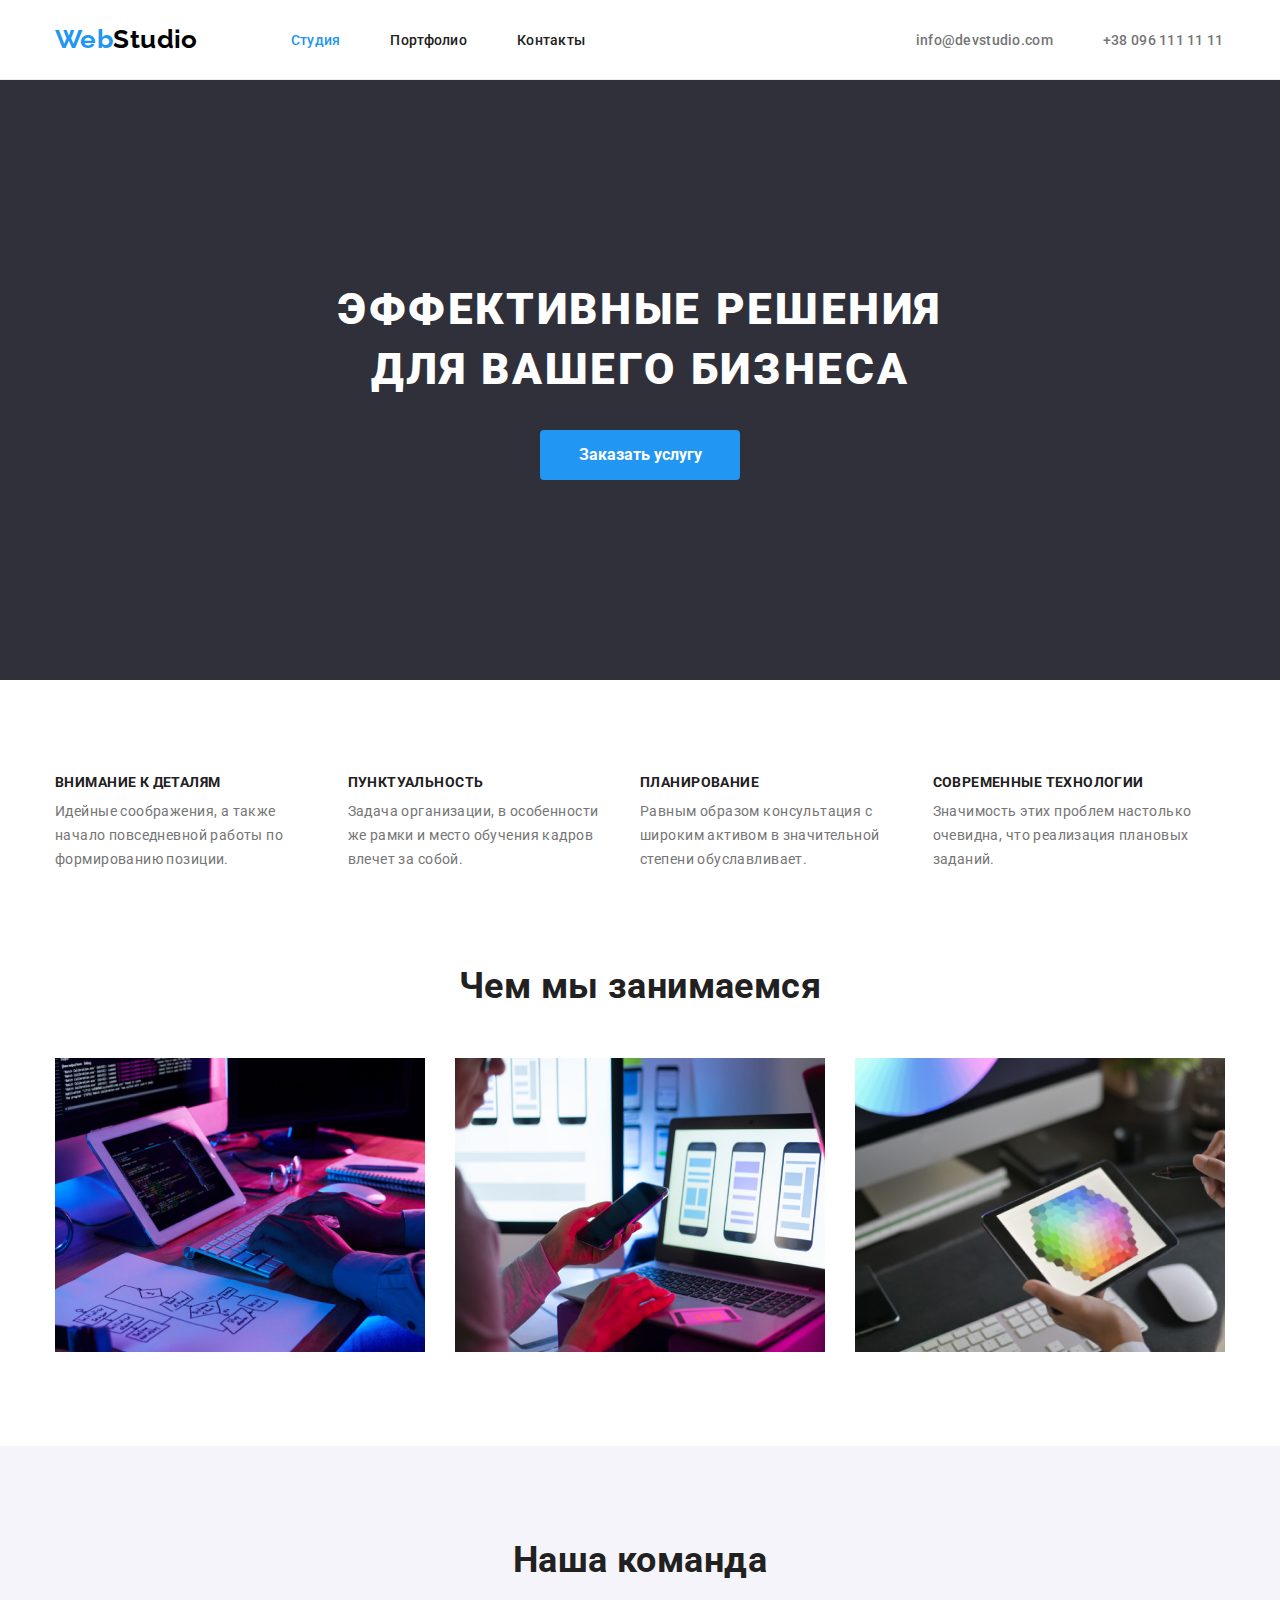
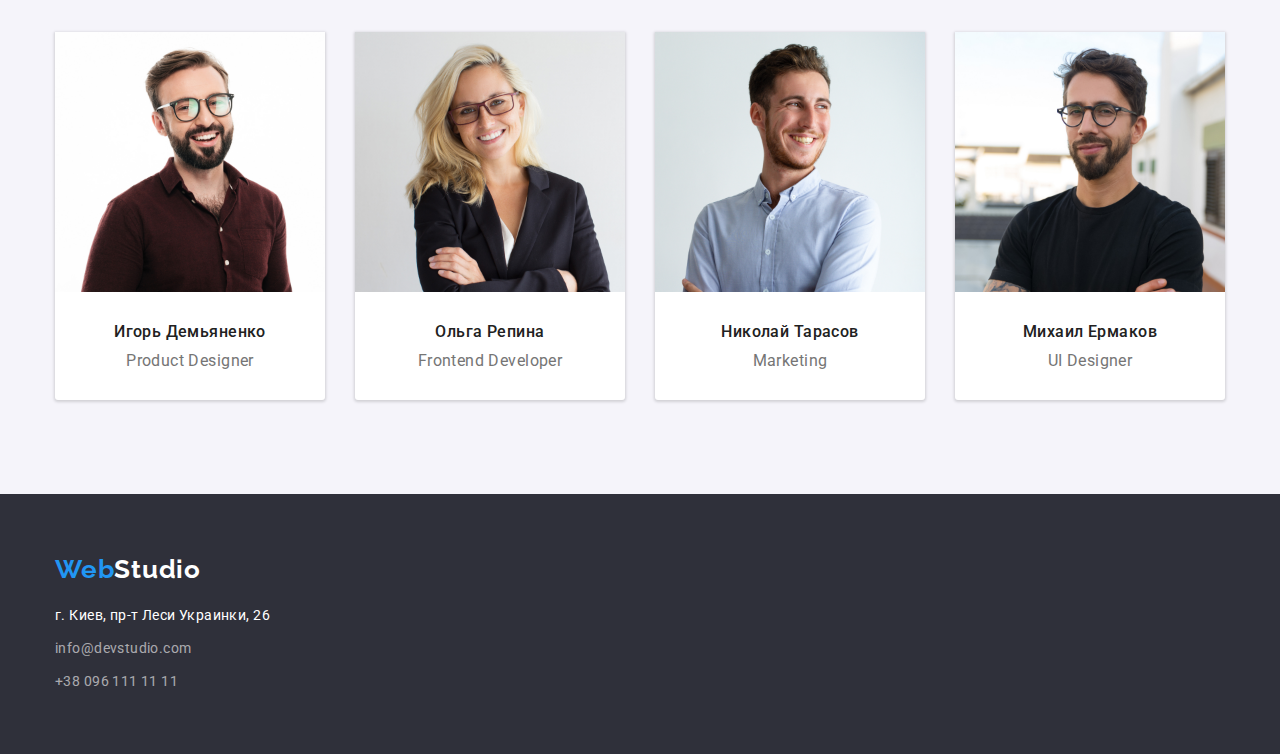
==== index.html @ 73111739 "ДЗ№4" ====
<!DOCTYPE html>
<html lang="ru">
   <head>
      <meta charset="UTF-8" />
      <meta http-equiv="X-UA-Compatible" content="IE=edge" />
      <meta name="viewport" content="width=device-width, initial-scale=1.0" />
      <title>studio</title>
      <link rel="stylesheet" href="css/modern-normalize.css" />
      <link rel="preconnect" href="https://fonts.gstatic.com" />
      <link
         href="https://fonts.googleapis.com/css2?family=Raleway:wght@700&family=Roboto:wght@400;500;700;900&display=swap"
         rel="stylesheet"
      />

      <link rel="stylesheet" href="css/style.css" />
   </head>
   <body>
      <!--HEADER-->
      <header class="header-part">
         <div class="container">
            <!--logo WebStudio and Site navigation-->

            <a class="logo-link" href=""
               ><span class="blue-logo-part">Web</span>Studio</a
            >

            <nav>
               <ul class="navigation-list">
                  <li>
                     <a href="" class="active">Студия</a>
                  </li>

                  <li>
                     <a href="./portfolio.html">Портфолио</a>
                  </li>
                  <li>
                     <a href="#contacts">Контакты</a>
                  </li>
               </ul>
            </nav>
            <!--contacts-->

            <ul class="contacts-list">
               <li class="link">
                  <a  href="mailto:info@devstudio.com" >info@devstudio.com</a>
               </li>
               <li class="link">
                  <a  href="tel:+380961111111">+38 096 111 11 11</a>
               </li>
            </ul>
         </div>
      </header>

      <!--MAIN-->
      <!--hero-->
      <main>
         <section class="hero-part">
            <div class="container">
               <h1 class="hero-header">
                  Эффективные решения<br />
                  для вашего бизнеса
               </h1>
                 <button class="hero-button" type="button">
                  Заказать услугу
               </button>
            </div>
         </section>

         <section class="features-part">
            <div class="container">
               <!--feature list-->
               <h2 class="hidden-header">Особенности</h2>
               <!--заголовок скрыть в оформлении-->
               <ul>
                  <li>
                     <h3>Внимание к деталям</h3>
                     <p>
                        Идейные соображения, а также начало повседневной работы
                        по формированию позиции.
                     </p>
                  </li>
                  <li>
                     <h3>Пунктуальность</h3>
                     <p>
                        Задача организации, в особенности же рамки и место
                        обучения кадров влечет за собой.
                     </p>
                  </li>
                  <li>
                     <h3>Планирование</h3>
                     <p>
                        Равным образом консультация с широким активом в
                        значительной степени обуславливает.
                     </p>
                  </li>
                  <li>
                     <h3>Современные технологии</h3>
                     <p>
                        Значимость этих проблем настолько очевидна, что
                        реализация плановых заданий.
                     </p>
                  </li>
               </ul>
            </div>
         </section>
         <!--What we do-->
         <section class="business-part">
            <div class="container">
               <h2>Чем мы занимаемся</h2>
               <ul>
                  <li>
                     <img
                        src="images/box1.jpg"
                        width="370"
                        height="294"
                        alt="desk"
                     />
                  </li>
                  <li>
                     <img
                        src="images/box2.jpeg"
                        width="370"
                        height="294"
                        alt="phone"
                     />
                  </li>
                  <li>
                     <img
                        src="images/box3.jpg"
                        width="370"
                        height="294"
                        alt="tablet"
                     />
                  </li>
               </ul>
            </div>
         </section>
         <!--our team-->
         <section class="our-team">
            <div class="container">
               <h2>Наша команда</h2>
               <ul >
                  <li>
                     <img
                        src="images/photo1.jpg"
                        width="270"
                        height="260"
                        alt="teammate1"
                     />
                     <div class="card-description">
                     <h3>Игорь Демьяненко</h3>
                     <p>Product Designer</p>
                  </div>
                  </li>
                  <li>
                     <img
                        src="images/photo2.jpg"
                        width="270"
                        height="260"
                        alt="teammate2"
                     />
                     <div class="card-description">
                     <h3>Ольга Репина</h3>
                     <p>Frontend Developer</p>
                  </div>
                  </li>
                  <li>
                     <img
                        src="images/photo3.jpg"
                        width="270"
                        height="260"
                        alt="teammate3"
                     />
                     <div class="card-description">
                     <h3>Николай Тарасов</h3>
                     <p>Marketing</p>
                  </div>
                  </li>
                  <li>
                     <img
                        src="images/photo4.jpg"
                        width="270"
                        height="260"
                        alt="teammate4"
                     />
                     <div class="card-description">
                     <h3>Михаил Ермаков</h3>
                     <p>UI Designer</p>
                  </div>
                  </li>
               </ul>
            </div>
         </section>
      </main>
      <!--SITE FOOTER-->
      <footer class="footer-part">
         <div class="container">
            <a class="logo-link-footer" href=""
               ><span class="blue-logo-part">Web</span>Studio</a
            >

            <!--address section footer-->

            <address id="contacts">
               <ul>
                  <li>г. Киев, пр-т Леси Украинки, 26</li>
                  <li>
                     <a href="mailto:info@devstudio.com">info@devstudio.com</a>
                  </li>
                  <li><a href="tel:+380961111111">+38 096 111 11 11</a></li>
               </ul>
            </address>
         </div>
      </footer>
   </body>
</html>
---- css/style.css ----
:root {
   --main-color: #fff;
   --main-text-color: #212121;
   --second-text-color: #757575;
   --special-color: #2196f3;
   --main-font: "Roboto", sans-serif;
   --bg-hero-footer: #2f303a;
   --bg-team-filter: #f5f4fa;
   --basic-card-gap:30px;
}
body {
   font-family: var(--main-font);
   font-size: 14px;
   line-height: 1.142;
   font-weight: 400;
   letter-spacing: 0.03em;
   color: var(--main-text-color);
   background: var(--main-color);
}

/* контейнеры всех секций */
.container {
   width: 1200px;
   margin: 0 auto;
   padding: 0 15px;
   display: flex;
}
.hero-part .container,
.business-part .container,
.our-team .container,
.footer-part .container ,
.portfolio-content .container {
   flex-direction: column; 
}
  /* убирает зазор делая картинки элементом:block
    для our team и pattern list */
    img {
      display: block;
      max-width: 100%;
      }
/* шапка сайта */
.header-part {
   height: 80px;
   border-bottom: 1px solid #ececec;
}
/* логотип сайта */

/* голубая часть логотипа сайта */
.blue-logo-part {
   color: var(--special-color);
   font-family: "Raleway";

}
/* стилизация логотипа сайта */
.logo-link {
   text-decoration: none;
   color: #000;
   font-family: "Raleway";
   font-weight: 700;
   font-size: 26px;
   line-height: 1.192;
   letter-spacing: inherit;
   padding-top: 24px;
}
/* навигация сайта */

.navigation-list {
   width: 294px;
   margin-left:93px;
   padding: 32px 0;
}
.navigation-list li{
   margin-right: 50px;
}
.contacts-list {
   margin-left:331px;
}
.contacts-list li:last-child {
   margin-left: 50px;
}
.contacts-list .link {
   padding: 32px 0;
}
/* список навигации и список контактов*/
.header-part ul {
   display: flex;
}
/* стилизации ссылок навигации и контактов*/
.navigation-list a {
   font-weight: 500;
   font-size:inherit;
   line-height: inherit;
   letter-spacing: 0.02em;
   color: var(--main-text-color);
   text-decoration: none;
}
.contacts-list a{
   text-decoration: none;
   font-weight: 500;
   font-size: inherit;
   line-height: inherit;
   letter-spacing: 0.02em;
   color: var(--second-text-color);
 
}
.navigation-list a:hover,
.contacts-list a:hover,
.navigation-list a:focus,
.contacts-list a:focus,
a.active {
   color: var(--special-color);
}

/* оформление страницы studio */
/* Hero сайта */
.hero-part {
   background: var(--bg-hero-footer);
   padding:200px 0 200px 0;
}

.hero-header {
   color:var(--main-color);
   font-size: 44px;
  font-weight: 900;
   line-height: 1.36;
   text-align: center;
   text-transform: uppercase;
   letter-spacing: 0.06em;
   margin-bottom:var(--basic-card-gap);
}

.hero-button {
   display:block;
   margin: 0 auto;
   width: 200px;
   font-family: inherit;
   color:var(--main-color);
   font-weight: 700;
   font-size: 16px;
   line-height: 1.875;
   letter-spacing: 0.06;
   background:var(--special-color);
   border-radius: 4px;
   border: 0;
   padding:10px 32px;
}
.hero-button:hover {
   cursor: pointer;
}
/* Секция "особености работы" */
.features-part {
   padding: 94px 0 94px 0;
}
/*  скрытый заголовок */
.hidden-header {
   display: none;
}
.features-part ul {
   width: 100%;
   display: inherit;
   justify-content: space-around;

}
.features-part li {
   width: 270px;
   margin-right:var(--basic-card-gap);
}
.features-part h3 {
   text-transform: uppercase;
   font-size: inherit;
   font-weight: 700;
   line-height: inherit;
}
.features-part p {
   margin-top: 10px;
   line-height: 1.714;
   letter-spacing: 0.03em;
   color: var(--second-text-color);
}
/* секция Чем мы занимаемся */
.business-part {
   padding: 0px 0 94px 0;
}

.business-part h2 {
   font-weight: bold;
   font-size: 36px;
   line-height: 1.166;
   text-align: center;
}
.business-part ul {
   display: flex;
   margin-top:50px;
}
.business-part li {
   margin-right: var(--basic-card-gap);
}
.business-part li:last-child {
   margin-right: 0;
}
/* секция Наша команда */
.our-team {
   background-color:var(--bg-team-filter);
   padding: 94px 0 94px 0;
}

.our-team h2 {
   font-weight: bold;
   font-size: 36px;
   line-height: 1.166;
   text-align: center;
   letter-spacing: inherit;
}
.our-team ul {
   display: flex;
   margin-top:50px;
}
.our-team li {
   background-color: var(--main-color);
   border-radius: 0px 0px 3px 3px;
   box-shadow: 0 1px 3px 1px rgba(0, 0, 0, 0.15);
   margin-right: var(--basic-card-gap);
}
.our-team li:last-child{
   margin-right: 0;
}
.card-description {
   padding:30px;
}
.our-team h3 {
   font-weight: 500;
   font-size: 16px;
   text-align: center;
   line-height: 1.187;
   letter-spacing: inherit;
}
.our-team p {
   font-size:16px;
   letter-spacing: inherit;
   text-align: center;
   line-height: 1.187;
   margin-top: 10px;
   color: var(--second-text-color);
 
}
/* секция подвал сайта */
.footer-part {
   background-color:var(--bg-hero-footer);
   padding: 60px 0;
}
.logo-link-footer {
   text-decoration: none;
   color:var(--main-color);
   font-family: "Raleway";
   font-weight: 700;
   font-size: 26px;
   line-height: 1.192;
   letter-spacing: 0.03em;
}
.footer-part ul {
   margin-top: 20px;
   justify-content: space-between;
}
.footer-part li {
   line-height: 1.714;
   letter-spacing: inherit;
   font-style: normal;
   color:var(--main-color);
   margin-bottom: 9px;
}
.footer-part li:last-child {
margin-bottom: 0;
}
.footer-part ul a {
   color: #ffffff99;
   font-style: normal;
   line-height: 1.714;
   letter-spacing:inherit;
   text-decoration:none;
}
.footer-part ul a:hover {
   color: var(--special-color);
}
/* оформление страницы portfolio */
/* оформление header и footer обоих страниц одинаково  */
.portfolio-content {
 padding: 94px 0;
}

.filter-list {
   margin-left:280px;
   margin-bottom: 34px;
   display:flex;
}
.filter-list li {
    margin-right:8px;
}
.filter-list li:last-child{
   margin-right:0;
}
.filter-list .filter-link-blue {
   background-color: var(--special-color);
   color: var(--main-color);
}
.filter-list button {
   padding: 6px 22px;
   background-color: var(--bg-team-filter);
   font-size: 16px;
   font-weight: 500;
   letter-spacing: inherit;
   line-height: 1.625;
   border: 0;
   border-radius: 4px;
   color:var(--main-text-color);
}


.filter-list button:hover,
.filter-list button:focus {
   background: var(--special-color);
   color:var(--main-color);
   box-shadow: 1px 3px 1px 0px rgba(0, 0, 0, 0.3);
   cursor: pointer;
}
/* примеры страницы Portfolio */
.pattern-list {
    margin-top:calc(-1* var(--basic-card-gap));
    margin-left:calc(-1* var(--basic-card-gap));
   display:flex;
   flex-wrap: wrap;
  }
.pattern-list a {
   text-decoration: none;
}
.pattern-list li{
   background-color: var(--main-color);
   flex-basis: calc(100%/3 -30px);
   margin-left: var(--basic-card-gap);
   margin-top: var(--basic-card-gap);

}
/* .pattern-list li:nth-child(3n+3) { */
   /* margin-right: 0;} */
 
.pattern-card-description {
 padding:20.43px  24px; 
 border-left: 1px solid #eee;
 border-right: 1px solid #eee;
 border-bottom: 1px solid #eee;
} 

.pattern-list h3 {
   font-weight: bold;
   font-size: 18px;
   line-height: 2;
   letter-spacing: 0.06em;
   color: var(--main-text-color);
}
.pattern-list p {
  margin-top: 4.09px;
   font-size: 16px;
   line-height: 1.875;
   letter-spacing: 0.03em;
   color: var(--second-text-color);
}
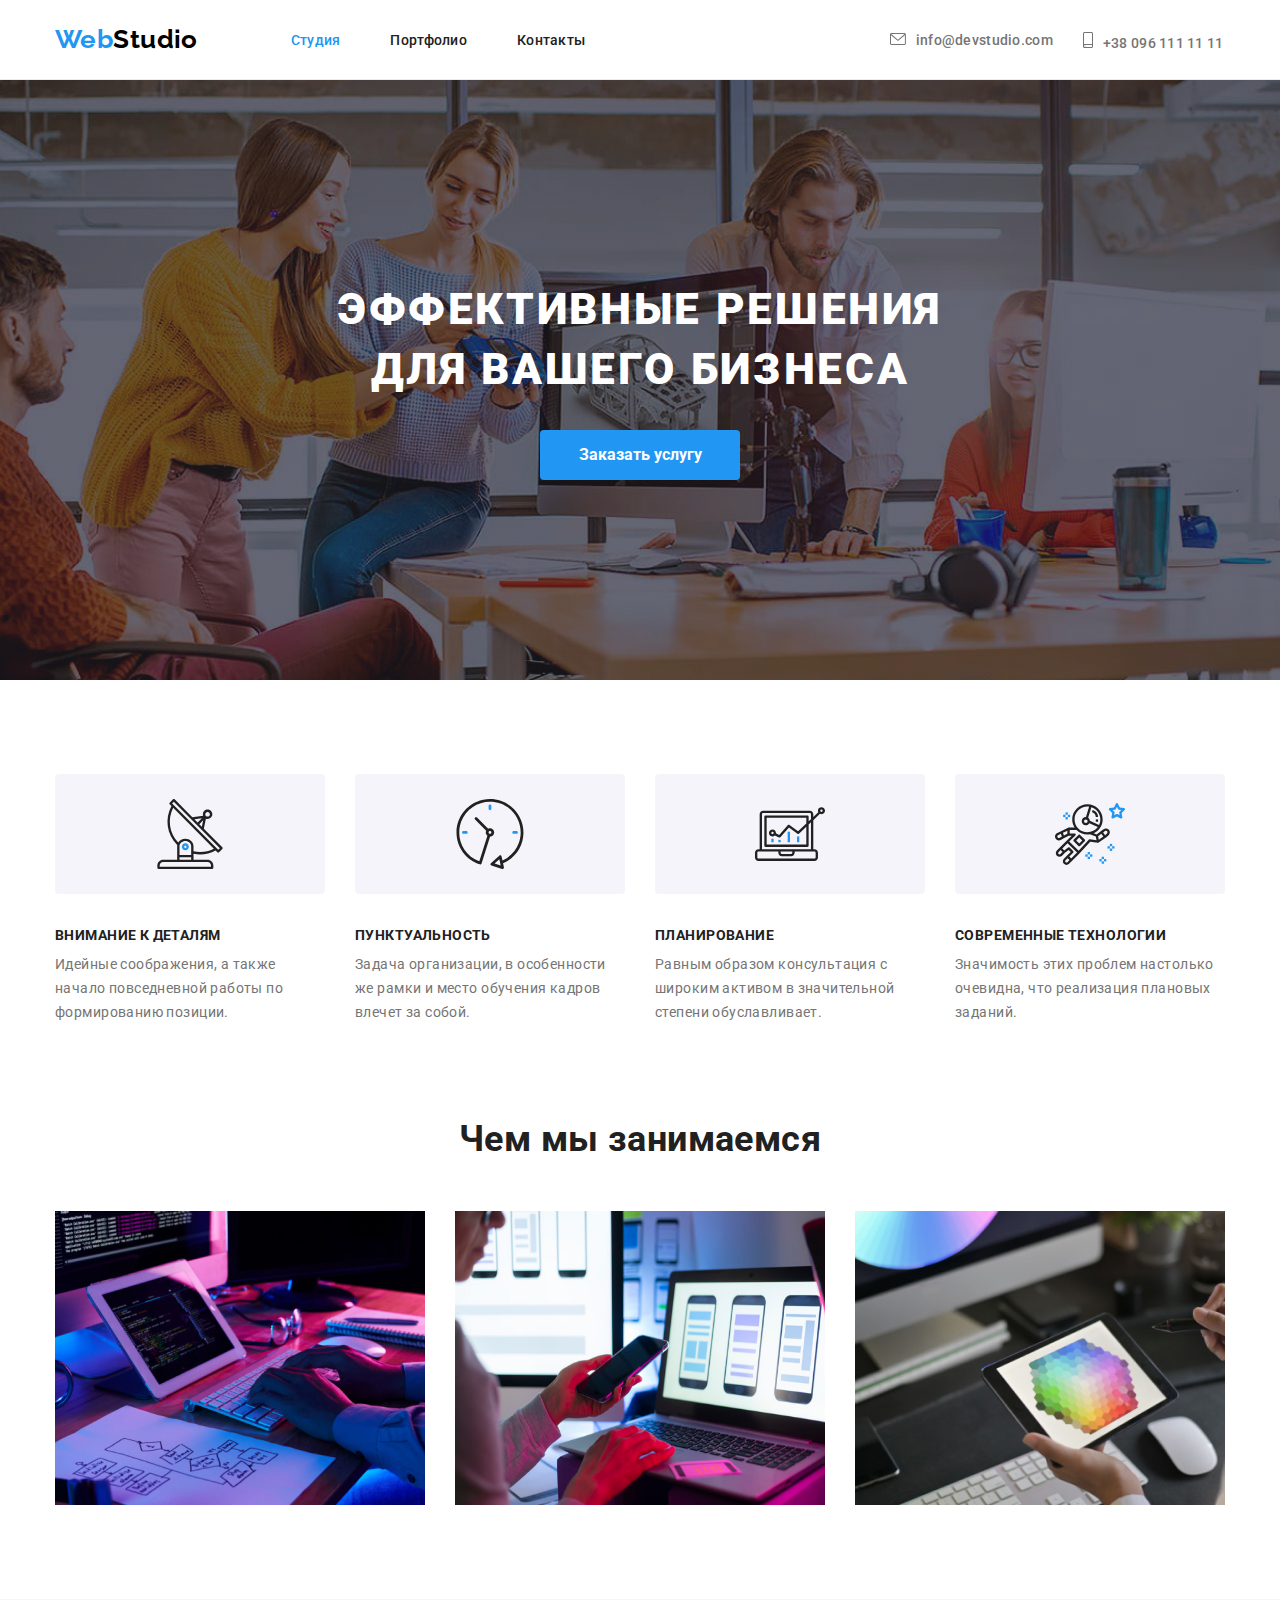
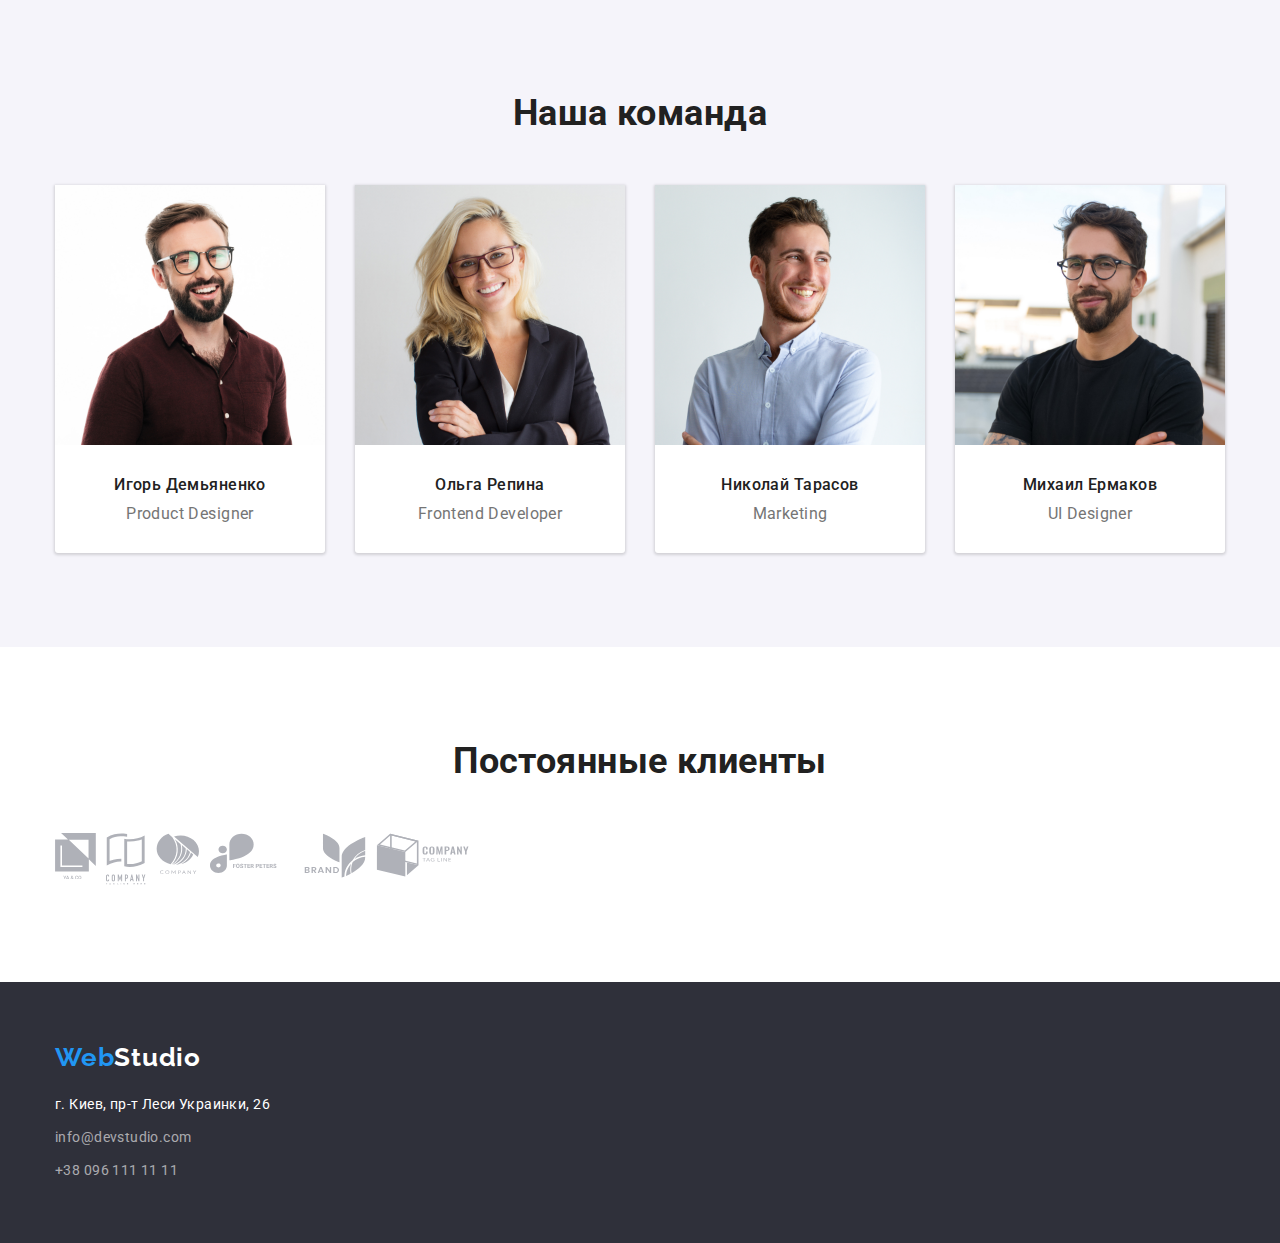
==== commit 5b27a98e: "ДЗ№4" ====
--- a/index.html
+++ b/index.html
@@ -41,11 +41,13 @@
             <!--contacts-->
 
             <ul class="contacts-list">
-               <li class="link">
-                  <a  href="mailto:info@devstudio.com" >info@devstudio.com</a>
+               <li class="contacts-list-item">
+                  <a href="mailto:info@devstudio.com" class="contacts-list-link"><svg class="contact-icon" width="16" height="12">
+                     <use href="./images/symbol-defs.svg#icon-mail"></use></svg>info@devstudio.com</a>
                </li>
-               <li class="link">
-                  <a  href="tel:+380961111111">+38 096 111 11 11</a>
+               <li class="contacts-list-item">
+                  <a href="tel:+380961111111" class="contacts-list-link"><svg class="contact-icon" width="10" height="16">
+                     <use href="./images/symbol-defs.svg#icon-smartphone"></use></svg>+38 096 111 11 11</a>
                </li>
             </ul>
          </div>
@@ -73,6 +75,8 @@
                <!--заголовок скрыть в оформлении-->
                <ul>
                   <li>
+                     <svg class="contact-icon" width="270" height="120">
+                        <use href="./images/symbol-defs.svg#icon-antena"></use></svg>
                      <h3>Внимание к деталям</h3>
                      <p>
                         Идейные соображения, а также начало повседневной работы
@@ -80,6 +84,8 @@
                      </p>
                   </li>
                   <li>
+                     <svg class="contact-icon" width="270" height="120">
+                        <use href="./images/symbol-defs.svg#icon-clock"></use></svg>
                      <h3>Пунктуальность</h3>
                      <p>
                         Задача организации, в особенности же рамки и место
@@ -87,6 +93,8 @@
                      </p>
                   </li>
                   <li>
+                     <svg class="contact-icon" width="270" height="120">
+                        <use href="./images/symbol-defs.svg#icon-laptop"></use></svg>
                      <h3>Планирование</h3>
                      <p>
                         Равным образом консультация с широким активом в
@@ -94,6 +102,8 @@
                      </p>
                   </li>
                   <li>
+                     <svg class="contact-icon" width="270" height="120">
+                        <use href="./images/symbol-defs.svg#icon-astronaut"></use></svg>
                      <h3>Современные технологии</h3>
                      <p>
                         Значимость этих проблем настолько очевидна, что
@@ -110,7 +120,7 @@
                <ul>
                   <li>
                      <img
-                        src="images/box1.jpg"
+                        src="./images/box1.jpg"
                         width="370"
                         height="294"
                         alt="desk"
@@ -118,7 +128,7 @@
                   </li>
                   <li>
                      <img
-                        src="images/box2.jpeg"
+                        src="./images/box2.jpeg"
                         width="370"
                         height="294"
                         alt="phone"
@@ -126,7 +136,7 @@
                   </li>
                   <li>
                      <img
-                        src="images/box3.jpg"
+                        src="./images/box3.jpg"
                         width="370"
                         height="294"
                         alt="tablet"
@@ -190,6 +200,42 @@
                   </li>
                </ul>
             </div>
+         </section>
+         <section class="customers">
+         <div class="container">
+            <h2>Постоянные клиенты</h2>
+         <ul> 
+          <li>
+            <a href="" ><svg class="contact-icon" width="41" height="46.7">
+               <use href="./images/symbol-defs.svg#icon-company"></use></svg></a> 
+          </li>
+          <li>
+            <a href="" ><svg class="contact-icon" width="40" height="52">
+               <use href="./images/symbol-defs.svg#icon-company2"></use></svg></a> 
+          </li>
+          </li>
+          <li>
+            <a href="" ><svg class="contact-icon" width="43.46" height="41.18">
+               <use href="./images/symbol-defs.svg#icon-company3"></use></svg></a> 
+          </li>
+          </li>
+          <li>
+            <a href="" ><svg class="contact-icon" width="84.44" height="40.62">
+               <use href="./images/symbol-defs.svg#icon-company4"></use></svg></a> 
+          </li>
+          </li>
+          <li>
+            <a href="" ><svg class="contact-icon" width="62.54" height="45.43">
+               <use href="./images/symbol-defs.svg#icon-company5"></use></svg></a> 
+          </li>
+          </li>
+          <li>
+            <a href="" ><svg class="contact-icon" width="93.79" height="43.93">
+               <use href="./images/symbol-defs.svg#icon-company6"></use></svg></a> 
+          </li>
+          </li>
+         </ul>
+         </div>
          </section>
       </main>
       <!--SITE FOOTER-->
--- a/css/style.css
+++ b/css/style.css
@@ -28,6 +28,7 @@
 .hero-part .container,
 .business-part .container,
 .our-team .container,
+.customers .container,
 .footer-part .container ,
 .portfolio-content .container {
    flex-direction: column; 
@@ -67,54 +68,73 @@
 .navigation-list {
    width: 294px;
    margin-left:93px;
-   padding: 32px 0;
 }
 .navigation-list li{
    margin-right: 50px;
 }
 .contacts-list {
-   margin-left:331px;
+   margin-left:305px;
 }
 .contacts-list li:last-child {
-   margin-left: 50px;
-}
-.contacts-list .link {
-   padding: 32px 0;
-}
+   margin-left: 30px;
+}
+
+.contact-icon {
+   margin-right: 10px;
+   fill: var(--second-text-color);
+   
+}
+
 /* список навигации и список контактов*/
 .header-part ul {
    display: flex;
 }
 /* стилизации ссылок навигации и контактов*/
 .navigation-list a {
+   display: block;
    font-weight: 500;
    font-size:inherit;
    line-height: inherit;
    letter-spacing: 0.02em;
    color: var(--main-text-color);
    text-decoration: none;
-}
-.contacts-list a{
+   padding: 32px 0;
+}
+.contacts-list a {
+   display: block;
    text-decoration: none;
    font-weight: 500;
    font-size: inherit;
    line-height: inherit;
    letter-spacing: 0.02em;
    color: var(--second-text-color);
- 
+   padding: 32px 0;
 }
 .navigation-list a:hover,
-.contacts-list a:hover,
+.contacts-list-link:hover,
 .navigation-list a:focus,
-.contacts-list a:focus,
+.contacts-list-link:focus,
 a.active {
-   color: var(--special-color);
+ color: var(--special-color);
+}
+.contact-icon:hover,
+.contact-icon:focus {
+ fill: var(--special-color);
 }
 
 /* оформление страницы studio */
 /* Hero сайта */
 .hero-part {
+   height: 600px;
+   max-width: 1600px;
+   margin: 0 auto;
    background: var(--bg-hero-footer);
+   background-image:linear-gradient( to right,rgba(47, 48, 58, 0.4),
+   rgba(47, 48, 58, 0.4)),
+   url(../images/Img.jpg);
+   background-repeat: no-repeat;
+   background-size: cover;
+   background-position:center ;
    padding:200px 0 200px 0;
 }
 
@@ -163,13 +183,18 @@
 }
 .features-part li {
    width: 270px;
-   margin-right:var(--basic-card-gap);
-}
+   margin-right:var(--basic-card-gap);  
+}
+.features-part li:last-child{
+   margin-right: 0;
+}
+
 .features-part h3 {
    text-transform: uppercase;
    font-size: inherit;
    font-weight: 700;
    line-height: inherit;
+   margin-top: var(--basic-card-gap);
 }
 .features-part p {
    margin-top: 10px;
@@ -242,6 +267,20 @@
    margin-top: 10px;
    color: var(--second-text-color);
  
+}
+.customers {
+   padding: 94px 0 94px 0;
+}
+.customers h2 {
+   font-weight: bold;
+   font-size: 36px;
+   line-height: 1.166;
+   text-align: center;
+   letter-spacing: inherit;
+}
+.customers ul {
+   display: flex;
+   margin-top: 50px;
 }
 /* секция подвал сайта */
 .footer-part {
@@ -319,7 +358,7 @@
 .filter-list button:focus {
    background: var(--special-color);
    color:var(--main-color);
-   box-shadow: 1px 3px 1px 0px rgba(0, 0, 0, 0.3);
+   box-shadow: 1px 3px 1px 0px #0000004d;
    cursor: pointer;
 }
 /* примеры страницы Portfolio */
@@ -329,8 +368,14 @@
    display:flex;
    flex-wrap: wrap;
   }
-.pattern-list a {
+  .pattern-list a {
+     text-decoration: none;
+  }
+.pattern-list li:hover,
+.pattern-list li:focus {
    text-decoration: none;
+   box-shadow: 0px 1px 1px #0000001f,
+    0px 4px 4px #0000000f, 1px 4px 6px #00000029;
 }
 .pattern-list li{
    background-color: var(--main-color);
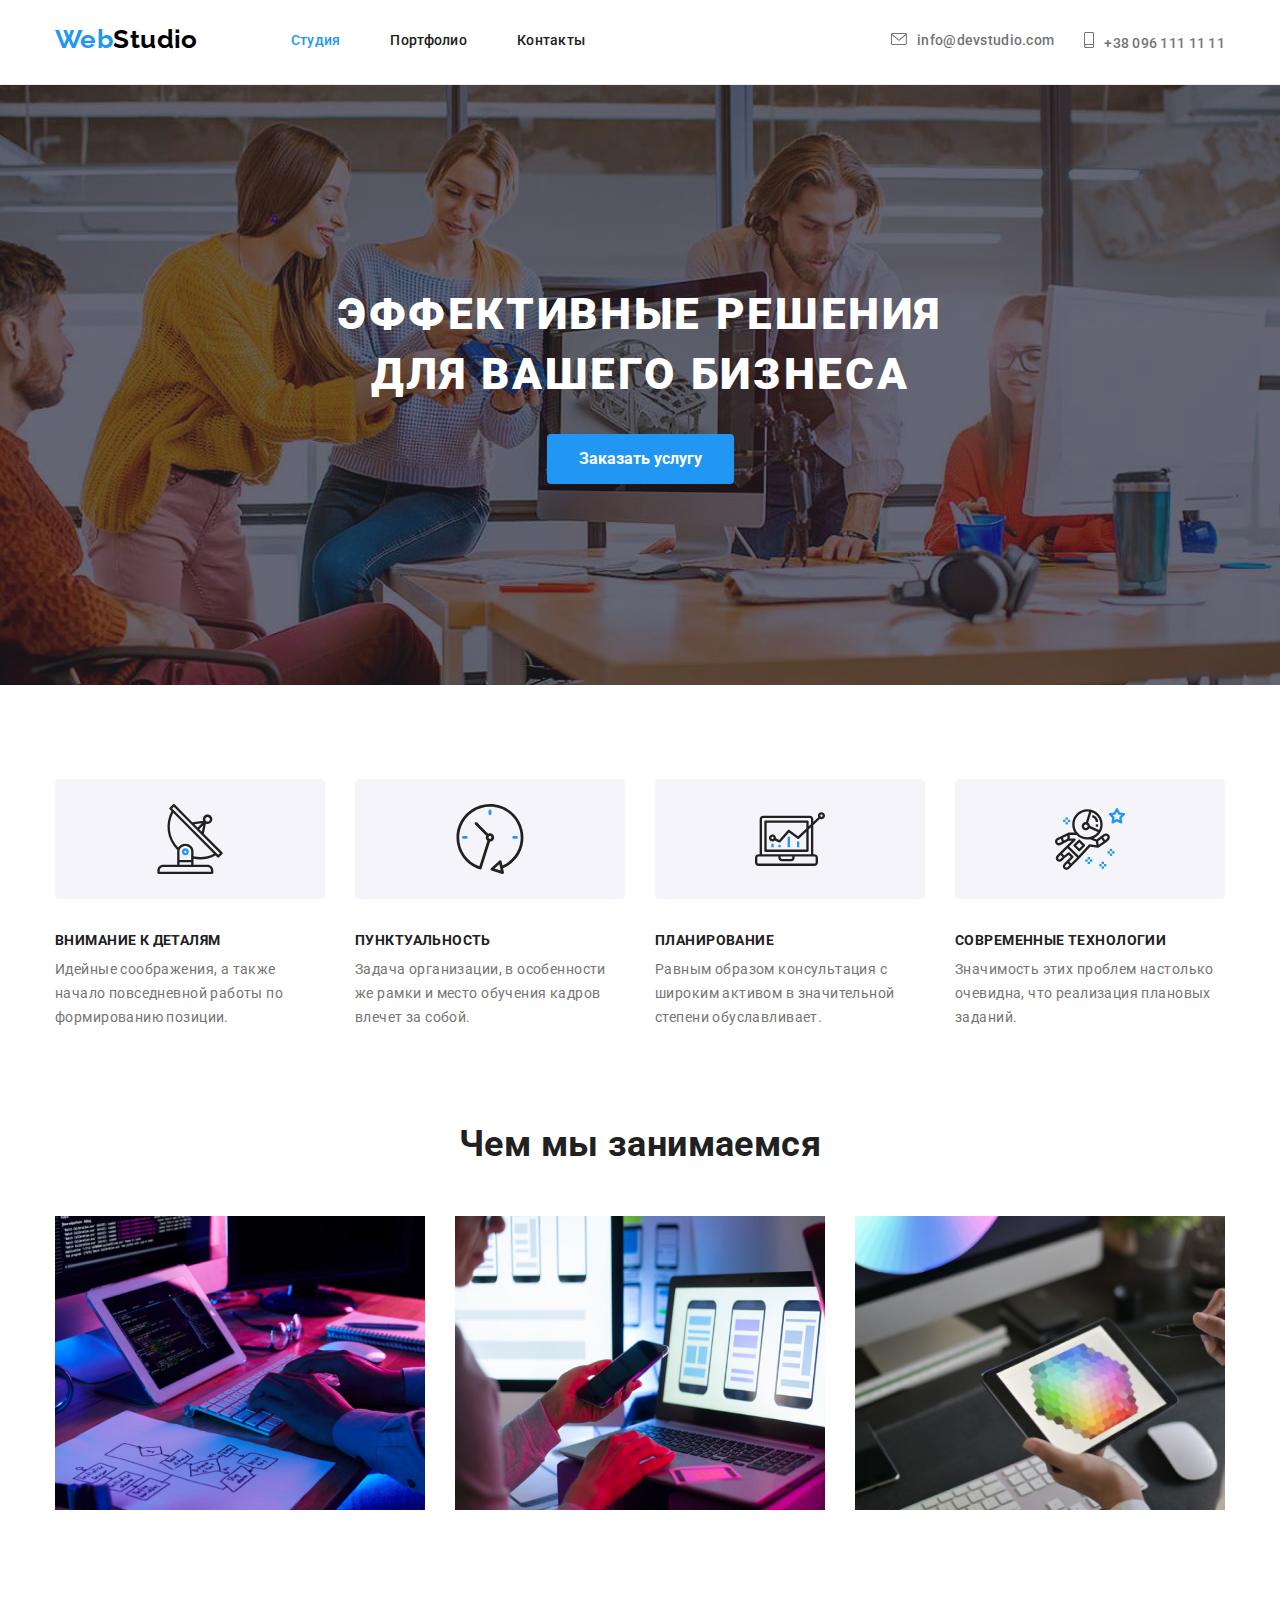
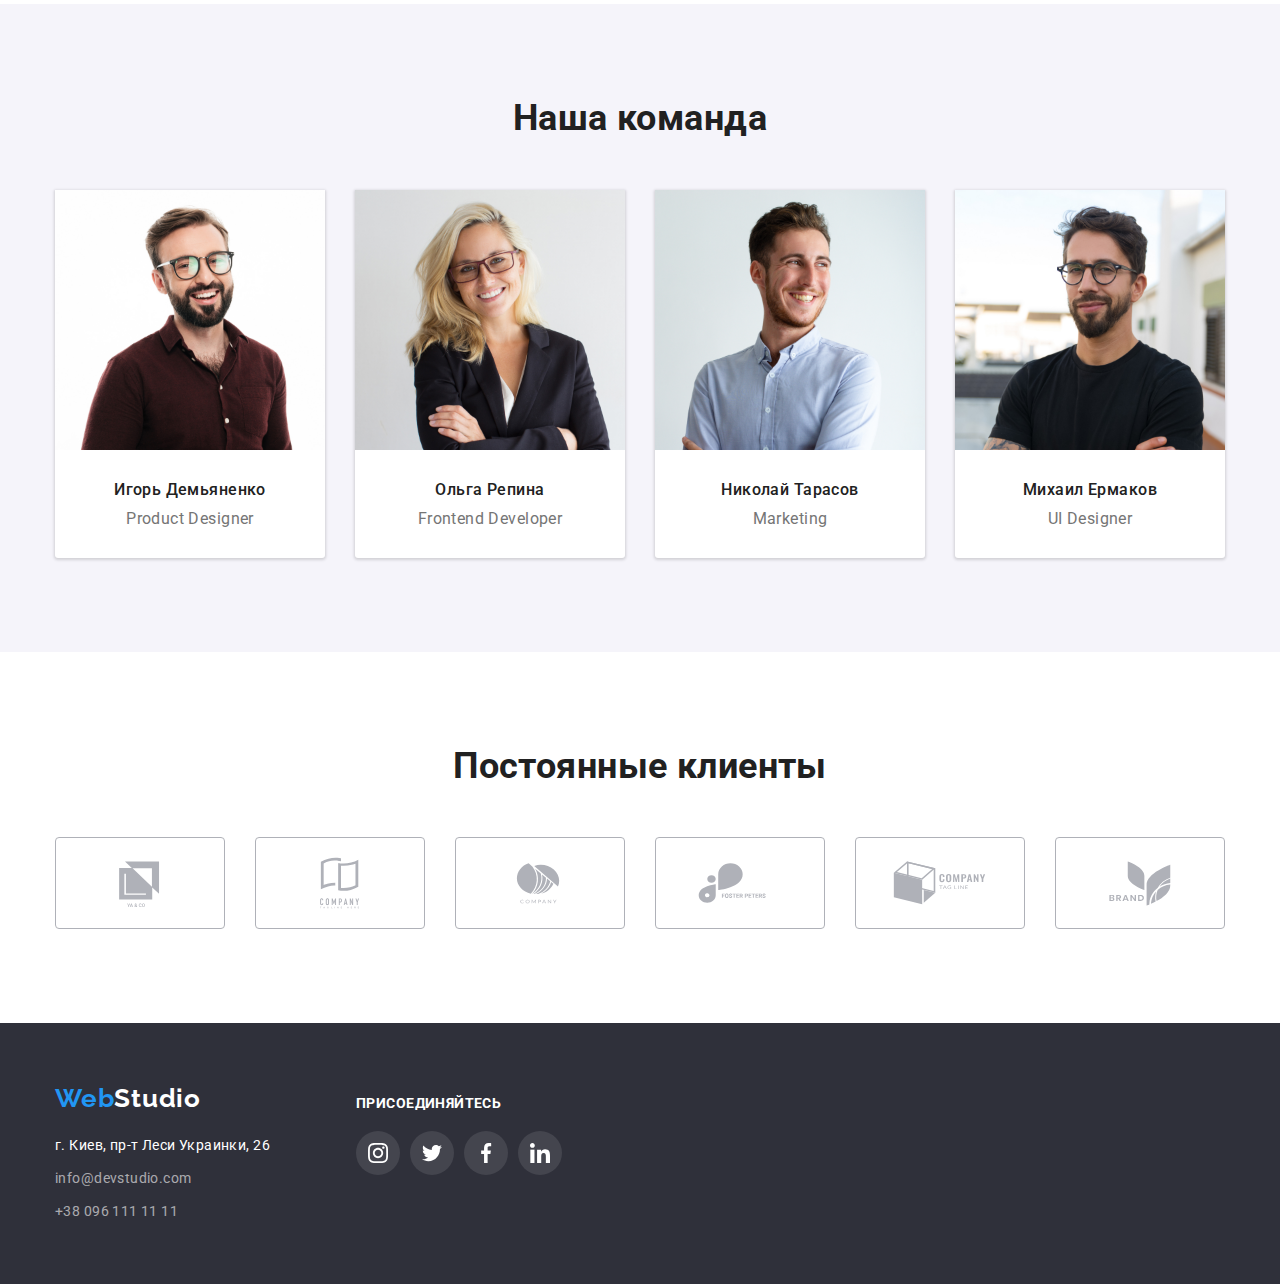
==== commit dd5cb254: "ДЗ№4.1" ====
--- a/index.html
+++ b/index.html
@@ -59,8 +59,7 @@
          <section class="hero-part">
             <div class="container">
                <h1 class="hero-header">
-                  Эффективные решения<br />
-                  для вашего бизнеса
+                  Эффективные решения для вашего бизнеса
                </h1>
                  <button class="hero-button" type="button">
                   Заказать услугу
@@ -206,31 +205,31 @@
             <h2>Постоянные клиенты</h2>
          <ul> 
           <li>
-            <a href="" ><svg class="contact-icon" width="41" height="46.7">
-               <use href="./images/symbol-defs.svg#icon-company"></use></svg></a> 
-          </li>
-          <li>
-            <a href="" ><svg class="contact-icon" width="40" height="52">
+            <a href="" ><svg class="customer-link">
+               <use href="./images/symbol-defs.svg#icon-company1"></use></svg></a> 
+          </li>
+          <li>
+            <a href="" ><svg class="customer-link" >
                <use href="./images/symbol-defs.svg#icon-company2"></use></svg></a> 
           </li>
           </li>
           <li>
-            <a href="" ><svg class="contact-icon" width="43.46" height="41.18">
+            <a href="" ><svg class="customer-link" >
                <use href="./images/symbol-defs.svg#icon-company3"></use></svg></a> 
           </li>
           </li>
           <li>
-            <a href="" ><svg class="contact-icon" width="84.44" height="40.62">
+            <a href="" ><svg class="customer-link" >
                <use href="./images/symbol-defs.svg#icon-company4"></use></svg></a> 
           </li>
           </li>
           <li>
-            <a href="" ><svg class="contact-icon" width="62.54" height="45.43">
+            <a href="" ><svg class="customer-link" >
                <use href="./images/symbol-defs.svg#icon-company5"></use></svg></a> 
           </li>
           </li>
           <li>
-            <a href="" ><svg class="contact-icon" width="93.79" height="43.93">
+            <a href="" ><svg class="customer-link" >
                <use href="./images/symbol-defs.svg#icon-company6"></use></svg></a> 
           </li>
           </li>
@@ -241,6 +240,7 @@
       <!--SITE FOOTER-->
       <footer class="footer-part">
          <div class="container">
+            <div class="container-logo-address">
             <a class="logo-link-footer" href=""
                ><span class="blue-logo-part">Web</span>Studio</a
             >
@@ -249,14 +249,36 @@
 
             <address id="contacts">
                <ul>
-                  <li>г. Киев, пр-т Леси Украинки, 26</li>
-                  <li>
+                  <li class="footer-addres-list"><a class="white" href=""> г. Киев, пр-т Леси Украинки, 26</a></li>
+                  <li class="footer-addres-list">
                      <a href="mailto:info@devstudio.com">info@devstudio.com</a>
                   </li>
-                  <li><a href="tel:+380961111111">+38 096 111 11 11</a></li>
+                  <li class="footer-addres-list"><a href="tel:+380961111111">+38 096 111 11 11</a></li>
                </ul>
             </address>
+           </div>
+            <div class="container-sociallink">
+             <h2>присоединяйтесь</h2>
+             <ul>
+                <li>
+                   <a href="" ><svg class="social-link">
+                  <use href="./images/symbol-defs.svg#icon-instagram"></use></svg></a>
+               </li>
+                <li>
+                  <a href="" ><svg class="social-link">
+                     <use href="./images/symbol-defs.svg#icon-twitter"></use></svg></a>
+                </li>
+                <li>
+                  <a href="" ><svg class="social-link">
+                     <use href="./images/symbol-defs.svg#icon-facebook-1"></use></svg></a>
+                </li>
+                <li>
+                  <a href="" ><svg class="social-link">
+                     <use href="./images/symbol-defs.svg#icon-linkedin"></use></svg></a>
+                </li>
+             </ul>
          </div>
+       </div>
       </footer>
    </body>
 </html>
--- a/css/style.css
+++ b/css/style.css
@@ -29,7 +29,6 @@
 .business-part .container,
 .our-team .container,
 .customers .container,
-.footer-part .container ,
 .portfolio-content .container {
    flex-direction: column; 
 }
@@ -41,7 +40,6 @@
       }
 /* шапка сайта */
 .header-part {
-   height: 80px;
    border-bottom: 1px solid #ececec;
 }
 /* логотип сайта */
@@ -61,7 +59,7 @@
    font-size: 26px;
    line-height: 1.192;
    letter-spacing: inherit;
-   padding-top: 24px;
+   padding: 24px 0 25px 0;
 }
 /* навигация сайта */
 
@@ -73,7 +71,7 @@
    margin-right: 50px;
 }
 .contacts-list {
-   margin-left:305px;
+   margin-left:auto;
 }
 .contacts-list li:last-child {
    margin-left: 30px;
@@ -91,25 +89,26 @@
 }
 /* стилизации ссылок навигации и контактов*/
 .navigation-list a {
-   display: block;
+   display:block;
    font-weight: 500;
    font-size:inherit;
-   line-height: inherit;
+   line-height: 1.192;
    letter-spacing: 0.02em;
    color: var(--main-text-color);
    text-decoration: none;
-   padding: 32px 0;
+   padding: 32px 0 32px 0;
 }
 .contacts-list a {
    display: block;
    text-decoration: none;
    font-weight: 500;
    font-size: inherit;
-   line-height: inherit;
+   line-height: 1.192;
    letter-spacing: 0.02em;
    color: var(--second-text-color);
-   padding: 32px 0;
-}
+   padding:32px 0 32px 0;
+}
+
 .navigation-list a:hover,
 .contacts-list-link:hover,
 .navigation-list a:focus,
@@ -139,6 +138,7 @@
 }
 
 .hero-header {
+   width: 696px;
    color:var(--main-color);
    font-size: 44px;
   font-weight: 900;
@@ -146,13 +146,14 @@
    text-align: center;
    text-transform: uppercase;
    letter-spacing: 0.06em;
+   margin-left: auto;
+   margin-right: auto;
    margin-bottom:var(--basic-card-gap);
 }
 
 .hero-button {
    display:block;
    margin: 0 auto;
-   width: 200px;
    font-family: inherit;
    color:var(--main-color);
    font-weight: 700;
@@ -282,12 +283,44 @@
    display: flex;
    margin-top: 50px;
 }
+.customers li{
+   margin-right:var(--basic-card-gap);
+} 
+.customers li:last-child{
+margin-right: 0;
+}
+.customers a{
+   display: flex;
+   width: 170px;
+   height: 92px;
+   border-radius: 4px;
+   border: 1px solid #afb1b8;
+    padding: 16px 32px;
+}
+.customer-link{
+   width: 106px;
+   height: 60px; 
+   fill: #AFB1B8; 
+}
+.customer-link:hover,
+.customer-link:focus{
+    fill: var(--special-color); 
+}
+.customers a:hover,
+.customers a:focus{
+   border: 1px solid var(--special-color);
+}
+
 /* секция подвал сайта */
 .footer-part {
    background-color:var(--bg-hero-footer);
    padding: 60px 0;
 }
+.container-logo-address{
+   width: 231px;
+}
 .logo-link-footer {
+  
    text-decoration: none;
    color:var(--main-color);
    font-family: "Raleway";
@@ -298,16 +331,11 @@
 }
 .footer-part ul {
    margin-top: 20px;
-   justify-content: space-between;
-}
-.footer-part li {
-   line-height: 1.714;
-   letter-spacing: inherit;
-   font-style: normal;
-   color:var(--main-color);
-   margin-bottom: 9px;
-}
-.footer-part li:last-child {
+}
+.footer-addres-list{
+margin-bottom: 9px;
+}
+.footer-addres-list:last-child {
 margin-bottom: 0;
 }
 .footer-part ul a {
@@ -316,10 +344,52 @@
    line-height: 1.714;
    letter-spacing:inherit;
    text-decoration:none;
+   
+}
+.footer-addres-list .white{
+   color: var(--main-color);
 }
 .footer-part ul a:hover {
    color: var(--special-color);
 }
+.container-sociallink {
+   padding:12px 0 40px 0;
+   margin-left: 70px;
+  
+}
+.container-sociallink h2{
+   font-weight: bold;
+   font-size: 14px;
+   line-height: inherit;
+   letter-spacing: inherit;
+   text-transform: uppercase;
+   color: var(--main-color);
+}
+.container-sociallink ul{
+   display: flex;
+   margin-top: 20px;
+}
+
+.container-sociallink li{
+   margin-right: 10px;
+}
+.container-sociallink li:last-child{
+   margin-right: 0;
+}
+.container-sociallink a{
+   display:flex;
+   border-radius: 50%;
+   background-color: #ffffff1a;;
+   width: 44px;
+   height: 44px; 
+   padding: 12px;
+}
+.social-link{
+   height: 20px;
+   width: 20px;
+   fill:var(--main-color)
+}
+
 /* оформление страницы portfolio */
 /* оформление header и footer обоих страниц одинаково  */
 .portfolio-content {
@@ -328,7 +398,7 @@
 
 .filter-list {
    margin-left:280px;
-   margin-bottom: 34px;
+   margin-bottom: 50px;
    display:flex;
 }
 .filter-list li {
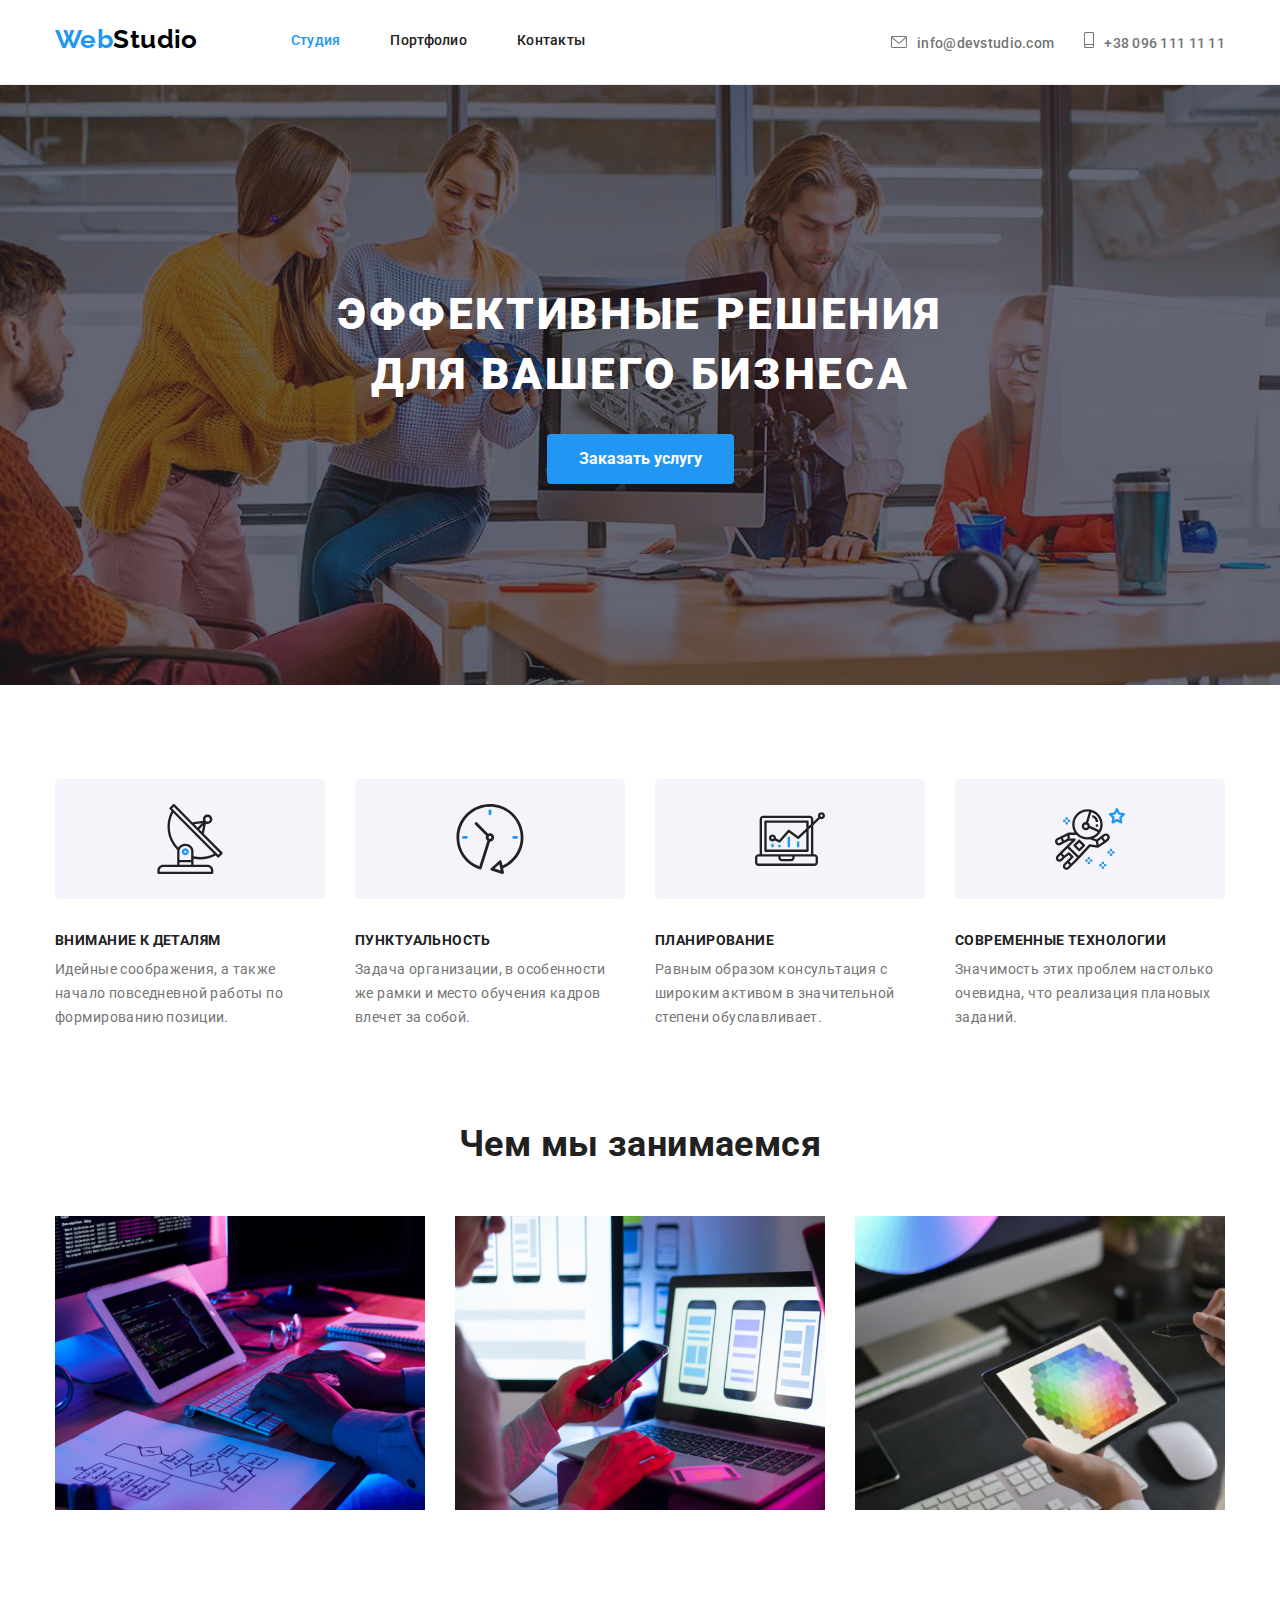
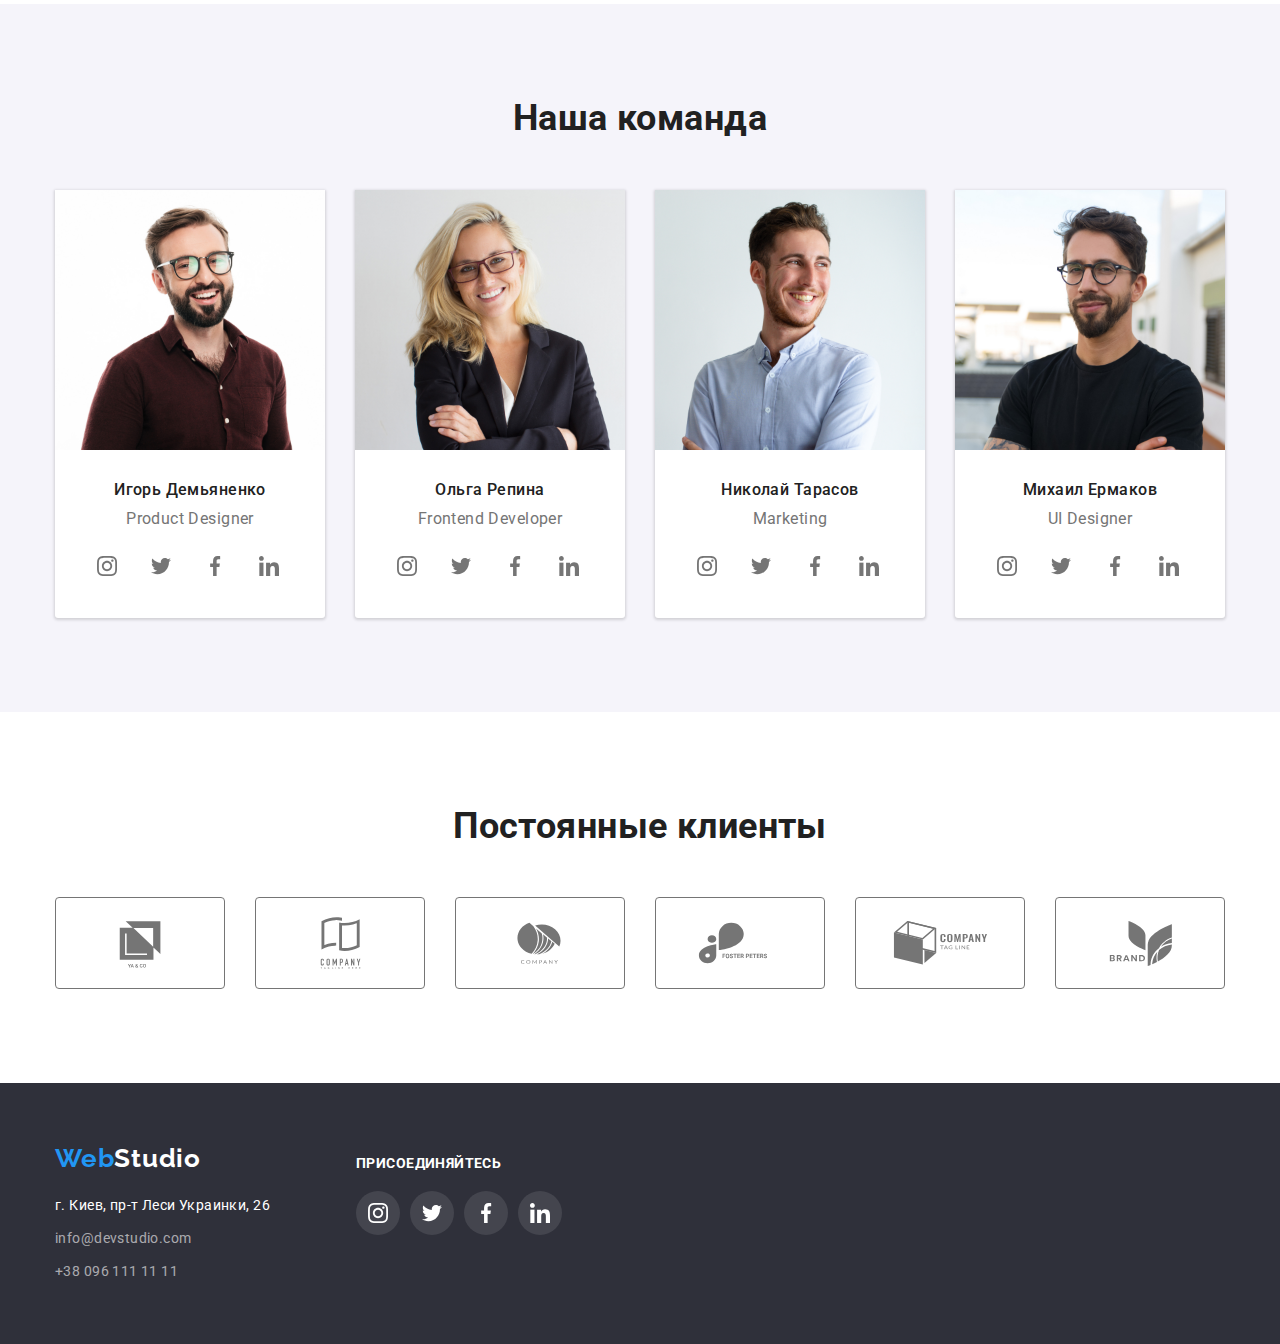
==== commit 687385b8: "ДЗ№4.2" ====
--- a/index.html
+++ b/index.html
@@ -149,7 +149,7 @@
             <div class="container">
                <h2>Наша команда</h2>
                <ul >
-                  <li>
+                  <li class="our-team-item">
                      <img
                         src="images/photo1.jpg"
                         width="270"
@@ -159,9 +159,27 @@
                      <div class="card-description">
                      <h3>Игорь Демьяненко</h3>
                      <p>Product Designer</p>
+                     <ul>
+                        <li class="team-social-item">
+                           <a href="" class="team-social-link"><svg class="team-social-icon">
+                          <use href="./images/symbol-defs.svg#icon-instagram"></use></svg></a>
+                       </li>
+                        <li class="team-social-item">
+                          <a href="" class="team-social-link"><svg class="team-social-icon">
+                             <use href="./images/symbol-defs.svg#icon-twitter"></use></svg></a>
+                        </li>
+                        <li class="team-social-item">
+                          <a class="team-social-link" href="" ><svg class="team-social-icon">
+                             <use href="./images/symbol-defs.svg#icon-facebook-1"></use></svg></a>
+                        </li>
+                        <li class="team-social-item">
+                          <a href="" class="team-social-link"><svg class="team-social-icon">
+                             <use href="./images/symbol-defs.svg#icon-linkedin"></use></svg></a>
+                        </li>
+                     </ul>
                   </div>
                   </li>
-                  <li>
+                  <li class="our-team-item">
                      <img
                         src="images/photo2.jpg"
                         width="270"
@@ -171,9 +189,27 @@
                      <div class="card-description">
                      <h3>Ольга Репина</h3>
                      <p>Frontend Developer</p>
+                     <ul>
+                        <li class="team-social-item">
+                           <a href="" class="team-social-link"><svg class="team-social-icon">
+                          <use href="./images/symbol-defs.svg#icon-instagram"></use></svg></a>
+                       </li>
+                        <li class="team-social-item">
+                          <a href="" class="team-social-link"><svg class="team-social-icon">
+                             <use href="./images/symbol-defs.svg#icon-twitter"></use></svg></a>
+                        </li>
+                        <li class="team-social-item">
+                          <a href="" class="team-social-link"><svg class="team-social-icon">
+                             <use href="./images/symbol-defs.svg#icon-facebook-1"></use></svg></a>
+                        </li>
+                        <li class="team-social-item">
+                          <a href="" class="team-social-link"><svg class="team-social-icon">
+                             <use href="./images/symbol-defs.svg#icon-linkedin"></use></svg></a>
+                        </li>
+                     </ul>
                   </div>
                   </li>
-                  <li>
+                  <li class="our-team-item">
                      <img
                         src="images/photo3.jpg"
                         width="270"
@@ -183,9 +219,27 @@
                      <div class="card-description">
                      <h3>Николай Тарасов</h3>
                      <p>Marketing</p>
+                     <ul>
+                        <li class="team-social-item">
+                           <a href="" class="team-social-link"><svg class="team-social-icon">
+                          <use href="./images/symbol-defs.svg#icon-instagram"></use></svg></a>
+                       </li>
+                        <li class="team-social-item">
+                          <a href="" class="team-social-link"><svg class="team-social-icon">
+                             <use href="./images/symbol-defs.svg#icon-twitter"></use></svg></a>
+                        </li>
+                        <li class="team-social-item">
+                          <a href="" class="team-social-link"><svg class="team-social-icon">
+                             <use href="./images/symbol-defs.svg#icon-facebook-1"></use></svg></a>
+                        </li>
+                        <li class="team-social-item">
+                          <a href="" class="team-social-link"><svg class="team-social-icon">
+                             <use href="./images/symbol-defs.svg#icon-linkedin"></use></svg></a>
+                        </li>
+                     </ul>
                   </div>
                   </li>
-                  <li>
+                  <li class="our-team-item">
                      <img
                         src="images/photo4.jpg"
                         width="270"
@@ -195,6 +249,24 @@
                      <div class="card-description">
                      <h3>Михаил Ермаков</h3>
                      <p>UI Designer</p>
+                     <ul>
+                        <li class="team-social-item">
+                           <a href="" class="team-social-link"><svg class="team-social-icon">
+                          <use href="./images/symbol-defs.svg#icon-instagram"></use></svg></a>
+                       </li>
+                        <li class="team-social-item">
+                          <a href="" class="team-social-link"><svg class="team-social-icon">
+                             <use href="./images/symbol-defs.svg#icon-twitter"></use></svg></a>
+                        </li>
+                        <li class="team-social-item">
+                          <a href="" class="team-social-link"><svg class="team-social-icon">
+                             <use href="./images/symbol-defs.svg#icon-facebook-1"></use></svg></a>
+                        </li>
+                        <li class="team-social-item">
+                          <a href="" class="team-social-link"><svg class="team-social-icon">
+                             <use href="./images/symbol-defs.svg#icon-linkedin"></use></svg></a>
+                        </li>
+                     </ul>
                   </div>
                   </li>
                </ul>
@@ -205,31 +277,31 @@
             <h2>Постоянные клиенты</h2>
          <ul> 
           <li>
-            <a href="" ><svg class="customer-link">
+            <a href="" ><svg class="customer-icon">
                <use href="./images/symbol-defs.svg#icon-company1"></use></svg></a> 
           </li>
           <li>
-            <a href="" ><svg class="customer-link" >
+            <a href="" ><svg class="customer-icon" >
                <use href="./images/symbol-defs.svg#icon-company2"></use></svg></a> 
           </li>
           </li>
           <li>
-            <a href="" ><svg class="customer-link" >
+            <a href="" ><svg class="customer-icon" >
                <use href="./images/symbol-defs.svg#icon-company3"></use></svg></a> 
           </li>
           </li>
           <li>
-            <a href="" ><svg class="customer-link" >
+            <a href="" ><svg class="customer-icon" >
                <use href="./images/symbol-defs.svg#icon-company4"></use></svg></a> 
           </li>
           </li>
           <li>
-            <a href="" ><svg class="customer-link" >
+            <a href="" ><svg class="customer-icon" >
                <use href="./images/symbol-defs.svg#icon-company5"></use></svg></a> 
           </li>
           </li>
           <li>
-            <a href="" ><svg class="customer-link" >
+            <a href="" ><svg class="customer-icon" >
                <use href="./images/symbol-defs.svg#icon-company6"></use></svg></a> 
           </li>
           </li>
--- a/css/style.css
+++ b/css/style.css
@@ -1,7 +1,7 @@
 :root {
    --main-color: #fff;
    --main-text-color: #212121;
-   --second-text-color: #757575;
+   --second-text-color: rgba(117, 117, 117,1);
    --special-color: #2196f3;
    --main-font: "Roboto", sans-serif;
    --bg-hero-footer: #2f303a;
@@ -67,19 +67,22 @@
    width: 294px;
    margin-left:93px;
 }
-.navigation-list li{
+.navigation-list li:not(:last-child){
    margin-right: 50px;
 }
+
 .contacts-list {
-   margin-left:auto;
-}
+ margin-left:auto;
+ align-items: baseline; 
+}
+
 .contacts-list li:last-child {
    margin-left: 30px;
 }
 
 .contact-icon {
    margin-right: 10px;
-   fill: var(--second-text-color);
+   fill: currentColor;
    
 }
 
@@ -98,7 +101,7 @@
    text-decoration: none;
    padding: 32px 0 32px 0;
 }
-.contacts-list a {
+.contacts-list-link {
    display: block;
    text-decoration: none;
    font-weight: 500;
@@ -116,10 +119,10 @@
 a.active {
  color: var(--special-color);
 }
-.contact-icon:hover,
+/* .contact-icon:hover,
 .contact-icon:focus {
  fill: var(--special-color);
-}
+} */
 
 /* оформление страницы studio */
 /* Hero сайта */
@@ -218,11 +221,8 @@
    display: flex;
    margin-top:50px;
 }
-.business-part li {
+.business-part li:not(:last-child) {
    margin-right: var(--basic-card-gap);
-}
-.business-part li:last-child {
-   margin-right: 0;
 }
 /* секция Наша команда */
 .our-team {
@@ -241,13 +241,13 @@
    display: flex;
    margin-top:50px;
 }
-.our-team li {
+.our-team-item {
    background-color: var(--main-color);
    border-radius: 0px 0px 3px 3px;
    box-shadow: 0 1px 3px 1px rgba(0, 0, 0, 0.15);
    margin-right: var(--basic-card-gap);
 }
-.our-team li:last-child{
+.our-team-item:last-child{
    margin-right: 0;
 }
 .card-description {
@@ -267,8 +267,35 @@
    line-height: 1.187;
    margin-top: 10px;
    color: var(--second-text-color);
- 
-}
+}
+.card-description ul {
+margin-top: 16px;
+}
+.team-social-item:not(:last-child) {
+   margin-right: 10px;
+}
+.team-social-link {
+   display:block;
+   border-radius: 50%;
+   background-color: var(--main-color);
+   width: 44px;
+   height: 44px; 
+   padding: 12px; 
+}
+.team-social-link:hover,
+.team-social-link:focus{
+ background-color: var(--special-color); 
+}
+.team-social-icon {
+   height: 20px;
+   width: 20px;
+   fill:var(--second-text-color);
+}
+.team-social-icon:hover,
+.team-social-icon:focus{
+  fill:var(--main-color);
+}
+/* секция клиенты */
 .customers {
    padding: 94px 0 94px 0;
 }
@@ -283,32 +310,31 @@
    display: flex;
    margin-top: 50px;
 }
-.customers li{
+.customers li:not(:last-child){
    margin-right:var(--basic-card-gap);
 } 
-.customers li:last-child{
-margin-right: 0;
-}
 .customers a{
-   display: flex;
+   display: block;
    width: 170px;
    height: 92px;
    border-radius: 4px;
-   border: 1px solid #afb1b8;
+   color:var(--second-text-color);
+   border: 1px solid var(--second-text-color);
     padding: 16px 32px;
 }
-.customer-link{
+.customer-icon {
    width: 106px;
    height: 60px; 
-   fill: #AFB1B8; 
-}
-.customer-link:hover,
-.customer-link:focus{
-    fill: var(--special-color); 
-}
+   fill: currentColor; 
+}
+/* .customer-icon:hover,
+.customer-icon:focus{ 
+ fill:var(--special-color);
+} */
 .customers a:hover,
 .customers a:focus{
    border: 1px solid var(--special-color);
+  color:var(--special-color) ;
 }
 
 /* секция подвал сайта */
@@ -332,12 +358,10 @@
 .footer-part ul {
    margin-top: 20px;
 }
-.footer-addres-list{
+.footer-addres-list:not(:last-child){
 margin-bottom: 9px;
 }
-.footer-addres-list:last-child {
-margin-bottom: 0;
-}
+
 .footer-part ul a {
    color: #ffffff99;
    font-style: normal;
@@ -370,19 +394,21 @@
    margin-top: 20px;
 }
 
-.container-sociallink li{
+.container-sociallink li:not(:last-child){
    margin-right: 10px;
 }
-.container-sociallink li:last-child{
-   margin-right: 0;
-}
+
 .container-sociallink a{
-   display:flex;
+   display:block;
    border-radius: 50%;
-   background-color: #ffffff1a;;
+   background-color: #ffffff1a;
    width: 44px;
    height: 44px; 
    padding: 12px;
+}
+.container-sociallink a:hover,
+.container-sociallink a:focus{
+   background-color: var(--special-color);
 }
 .social-link{
    height: 20px;
@@ -401,12 +427,10 @@
    margin-bottom: 50px;
    display:flex;
 }
-.filter-list li {
+.filter-list li:not(:last-child) {
     margin-right:8px;
 }
-.filter-list li:last-child{
-   margin-right:0;
-}
+
 .filter-list .filter-link-blue {
    background-color: var(--special-color);
    color: var(--main-color);
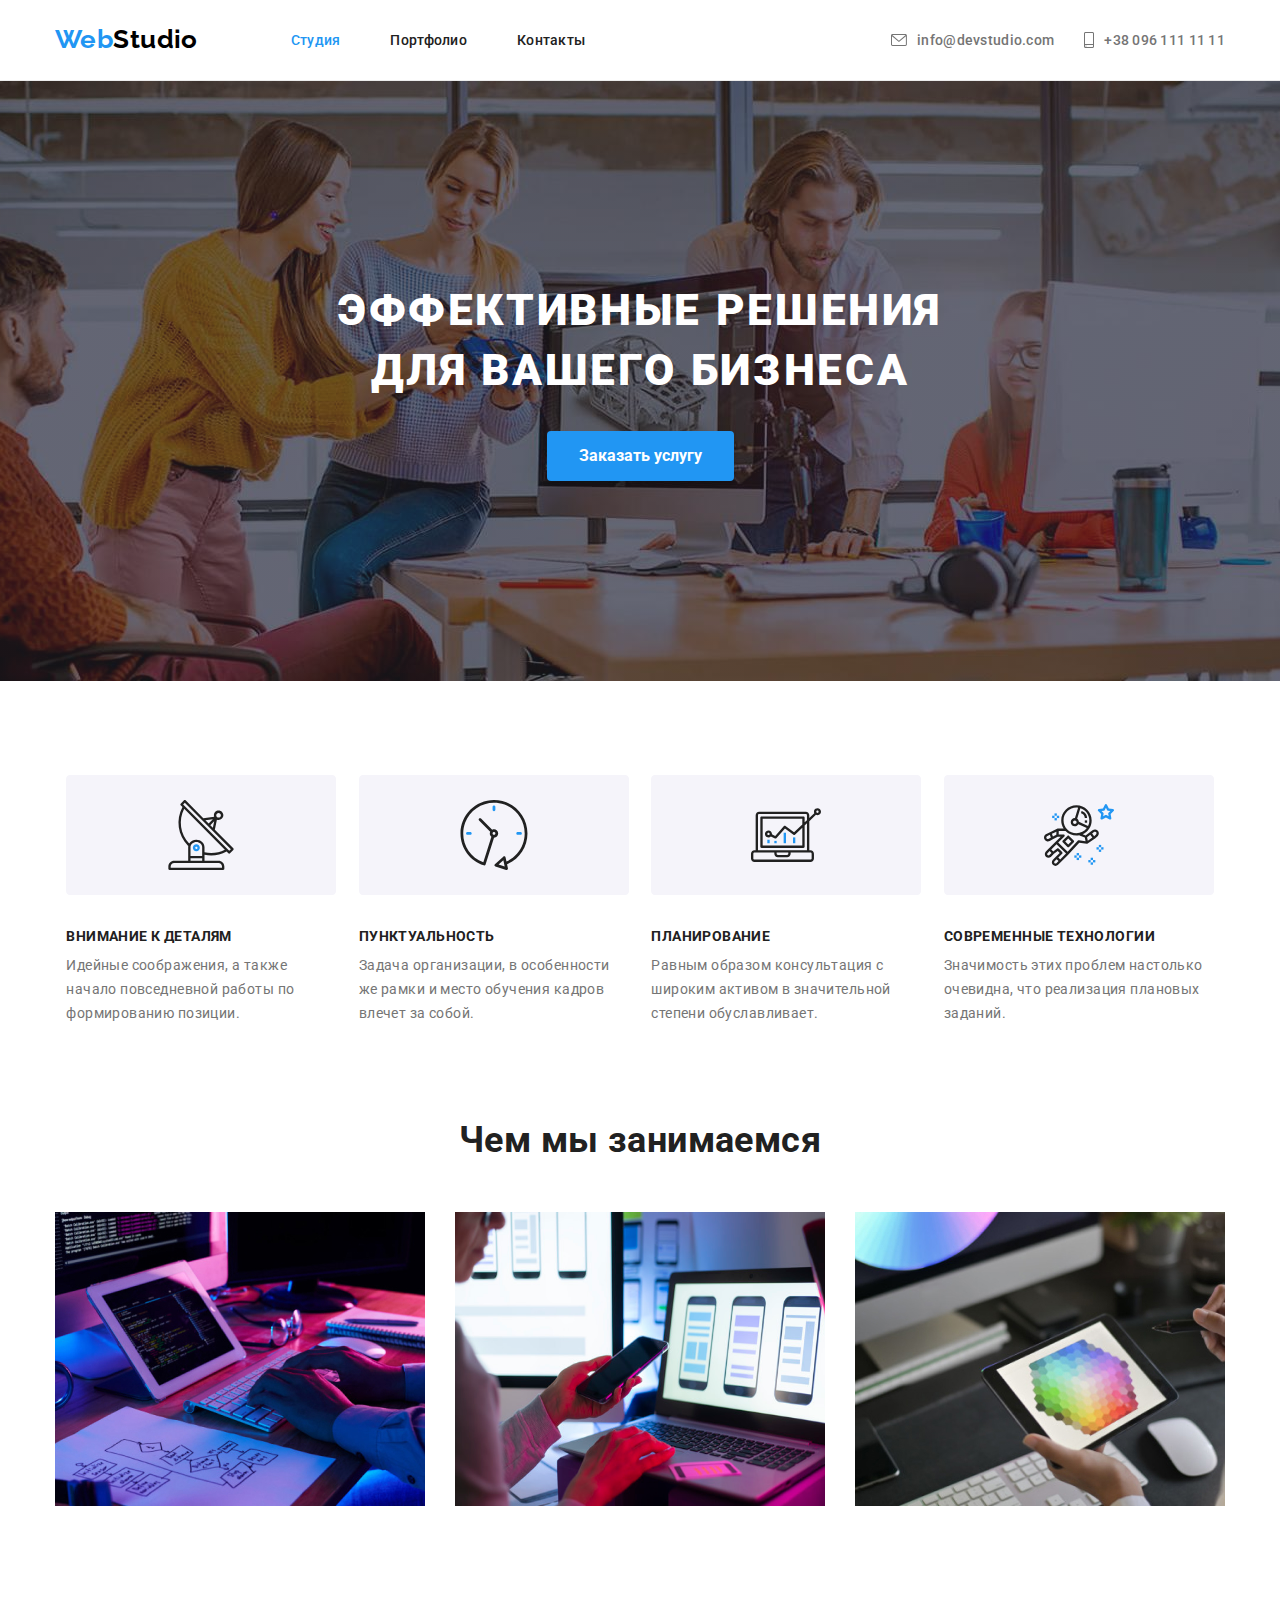
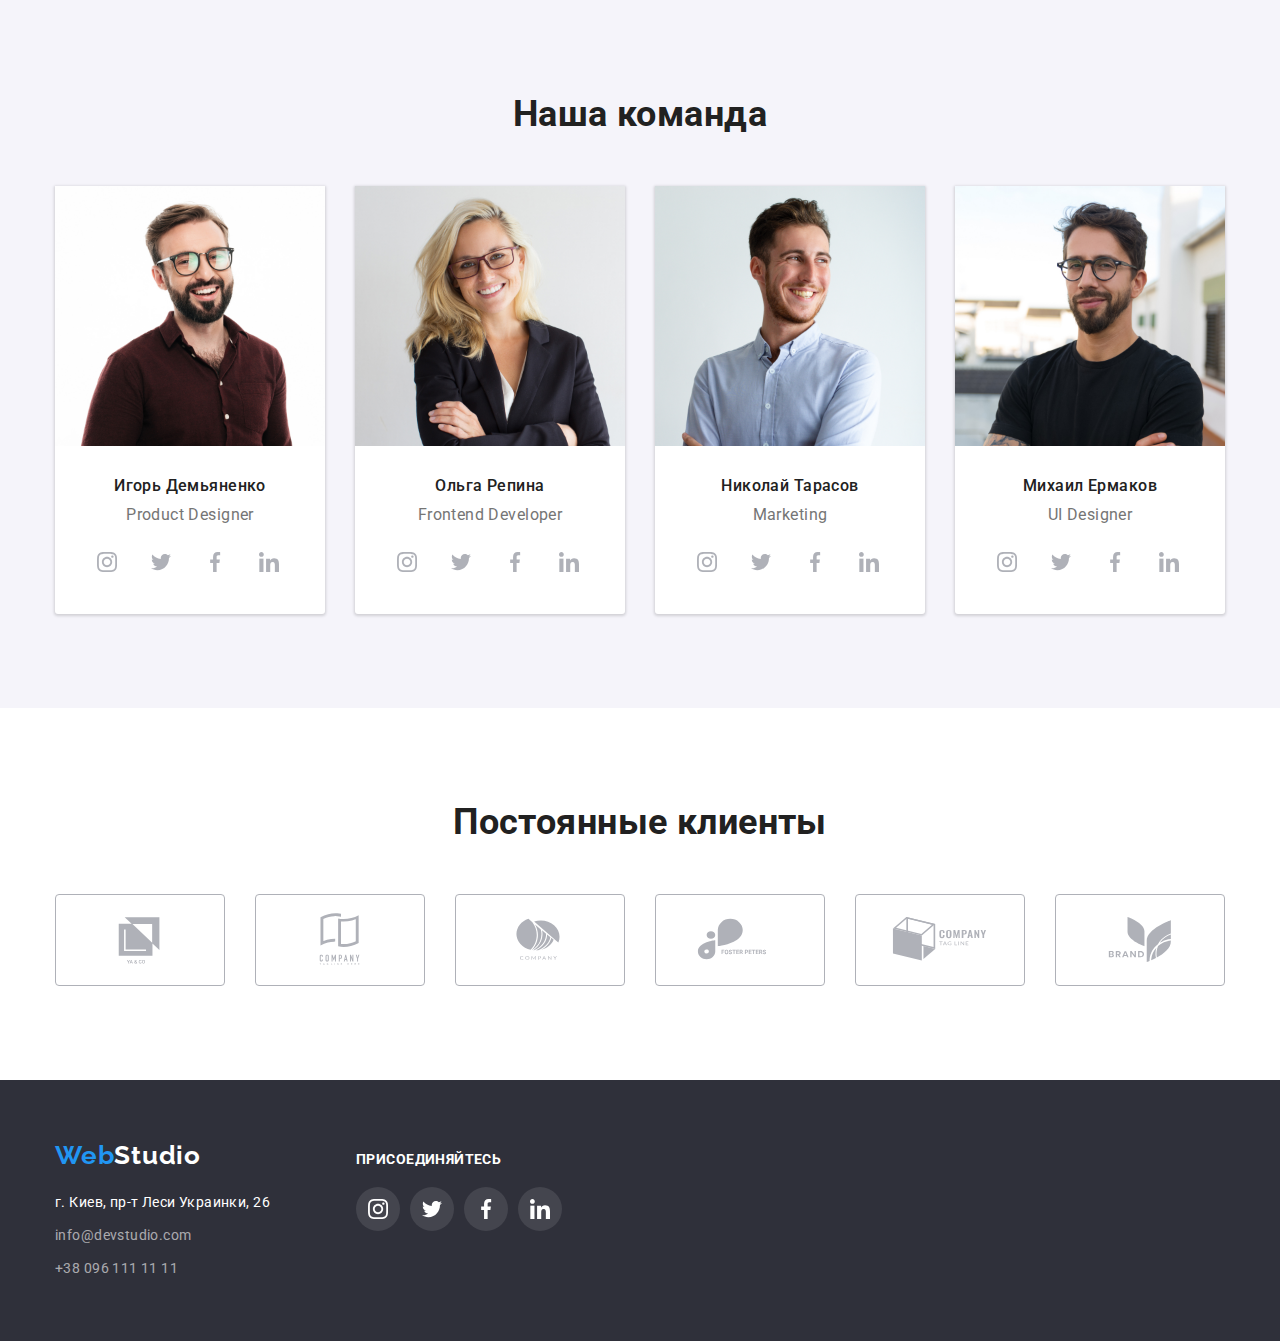
==== commit af6b9b22: "ДЗ№4" ====
--- a/index.html
+++ b/index.html
@@ -70,7 +70,7 @@
          <section class="features-part">
             <div class="container">
                <!--feature list-->
-               <h2 class="hidden-header">Особенности</h2>
+               <h2 class="visually-hidden">Особенности</h2>
                <!--заголовок скрыть в оформлении-->
                <ul>
                   <li>
@@ -330,7 +330,7 @@
             </address>
            </div>
             <div class="container-sociallink">
-             <h2>присоединяйтесь</h2>
+             <p>присоединяйтесь</p>
              <ul>
                 <li>
                    <a href="" ><svg class="social-link">
--- a/css/style.css
+++ b/css/style.css
@@ -73,8 +73,7 @@
 
 .contacts-list {
  margin-left:auto;
- align-items: baseline; 
-}
+ }
 
 .contacts-list li:last-child {
    margin-left: 30px;
@@ -95,21 +94,23 @@
    display:block;
    font-weight: 500;
    font-size:inherit;
-   line-height: 1.192;
+   line-height: 1.142;
    letter-spacing: 0.02em;
    color: var(--main-text-color);
    text-decoration: none;
    padding: 32px 0 32px 0;
 }
 .contacts-list-link {
-   display: block;
+   display: flex;
+   align-items: center;
    text-decoration: none;
    font-weight: 500;
-   font-size: inherit;
-   line-height: 1.192;
+   font-size:inherit;
+   line-height: 1.142;
    letter-spacing: 0.02em;
    color: var(--second-text-color);
-   padding:32px 0 32px 0;
+   padding-top: 32px;
+   padding-bottom: 32px;
 }
 
 .navigation-list a:hover,
@@ -119,10 +120,6 @@
 a.active {
  color: var(--special-color);
 }
-/* .contact-icon:hover,
-.contact-icon:focus {
- fill: var(--special-color);
-} */
 
 /* оформление страницы studio */
 /* Hero сайта */
@@ -164,6 +161,7 @@
    line-height: 1.875;
    letter-spacing: 0.06;
    background:var(--special-color);
+   box-shadow: 0px 4px 4px rgba(0, 0, 0, 0.15);
    border-radius: 4px;
    border: 0;
    padding:10px 32px;
@@ -176,8 +174,12 @@
    padding: 94px 0 94px 0;
 }
 /*  скрытый заголовок */
-.hidden-header {
-   display: none;
+.visually-hidden {
+   position: absolute;
+   width: 1px;
+   height: 1px;
+   margin: -1;
+   clip: rect(0 0 0 0);
 }
 .features-part ul {
    width: 100%;
@@ -186,8 +188,7 @@
 
 }
 .features-part li {
-   width: 270px;
-   margin-right:var(--basic-card-gap);  
+   width: 270px;  
 }
 .features-part li:last-child{
    margin-right: 0;
@@ -275,26 +276,27 @@
    margin-right: 10px;
 }
 .team-social-link {
-   display:block;
+   display:flex;
+   justify-content: center;
+   align-items: center;
    border-radius: 50%;
-   background-color: var(--main-color);
-   width: 44px;
+  background-color: none;
+  color: rgba(175, 177, 184, 1);
+  width: 44px;
    height: 44px; 
-   padding: 12px; 
+ 
 }
 .team-social-link:hover,
 .team-social-link:focus{
  background-color: var(--special-color); 
+ color:var(--main-color);
 }
 .team-social-icon {
    height: 20px;
    width: 20px;
-   fill:var(--second-text-color);
-}
-.team-social-icon:hover,
-.team-social-icon:focus{
-  fill:var(--main-color);
-}
+   fill:currentColor;
+}
+
 /* секция клиенты */
 .customers {
    padding: 94px 0 94px 0;
@@ -314,23 +316,20 @@
    margin-right:var(--basic-card-gap);
 } 
 .customers a{
-   display: block;
+   display: flex;
+   justify-content: center;
+   align-items: center;
    width: 170px;
    height: 92px;
    border-radius: 4px;
-   color:var(--second-text-color);
-   border: 1px solid var(--second-text-color);
-    padding: 16px 32px;
+   color:rgba(175, 177, 184, 1);
+   border: 1px solid rgba(175, 177, 184, 1);
 }
 .customer-icon {
    width: 106px;
    height: 60px; 
    fill: currentColor; 
 }
-/* .customer-icon:hover,
-.customer-icon:focus{ 
- fill:var(--special-color);
-} */
 .customers a:hover,
 .customers a:focus{
    border: 1px solid var(--special-color);
@@ -341,6 +340,9 @@
 .footer-part {
    background-color:var(--bg-hero-footer);
    padding: 60px 0;
+}
+.footer-part .container{
+  align-items:baseline;
 }
 .container-logo-address{
    width: 231px;
@@ -377,11 +379,10 @@
    color: var(--special-color);
 }
 .container-sociallink {
-   padding:12px 0 40px 0;
-   margin-left: 70px;
+  margin-left: 70px;
   
 }
-.container-sociallink h2{
+.container-sociallink p{
    font-weight: bold;
    font-size: 14px;
    line-height: inherit;
@@ -399,12 +400,13 @@
 }
 
 .container-sociallink a{
-   display:block;
+   display:flex;
+   justify-content: center;
+   align-items: center;
    border-radius: 50%;
    background-color: #ffffff1a;
    width: 44px;
    height: 44px; 
-   padding: 12px;
 }
 .container-sociallink a:hover,
 .container-sociallink a:focus{
@@ -459,17 +461,20 @@
 .pattern-list {
     margin-top:calc(-1* var(--basic-card-gap));
     margin-left:calc(-1* var(--basic-card-gap));
-   display:flex;
-   flex-wrap: wrap;
+    display:flex;
+    flex-wrap: wrap;
   }
   .pattern-list a {
      text-decoration: none;
   }
-.pattern-list li:hover,
-.pattern-list li:focus {
-   text-decoration: none;
+
+.pattern-list li:hover{
    box-shadow: 0px 1px 1px #0000001f,
     0px 4px 4px #0000000f, 1px 4px 6px #00000029;
+}
+.pattern-list li:focus{
+   box-shadow: 0px 1px 1px #0000001f,
+   0px 4px 4px #0000000f, 1px 4px 6px #00000029;
 }
 .pattern-list li{
    background-color: var(--main-color);
@@ -478,8 +483,6 @@
    margin-top: var(--basic-card-gap);
 
 }
-/* .pattern-list li:nth-child(3n+3) { */
-   /* margin-right: 0;} */
  
 .pattern-card-description {
  padding:20.43px  24px; 
